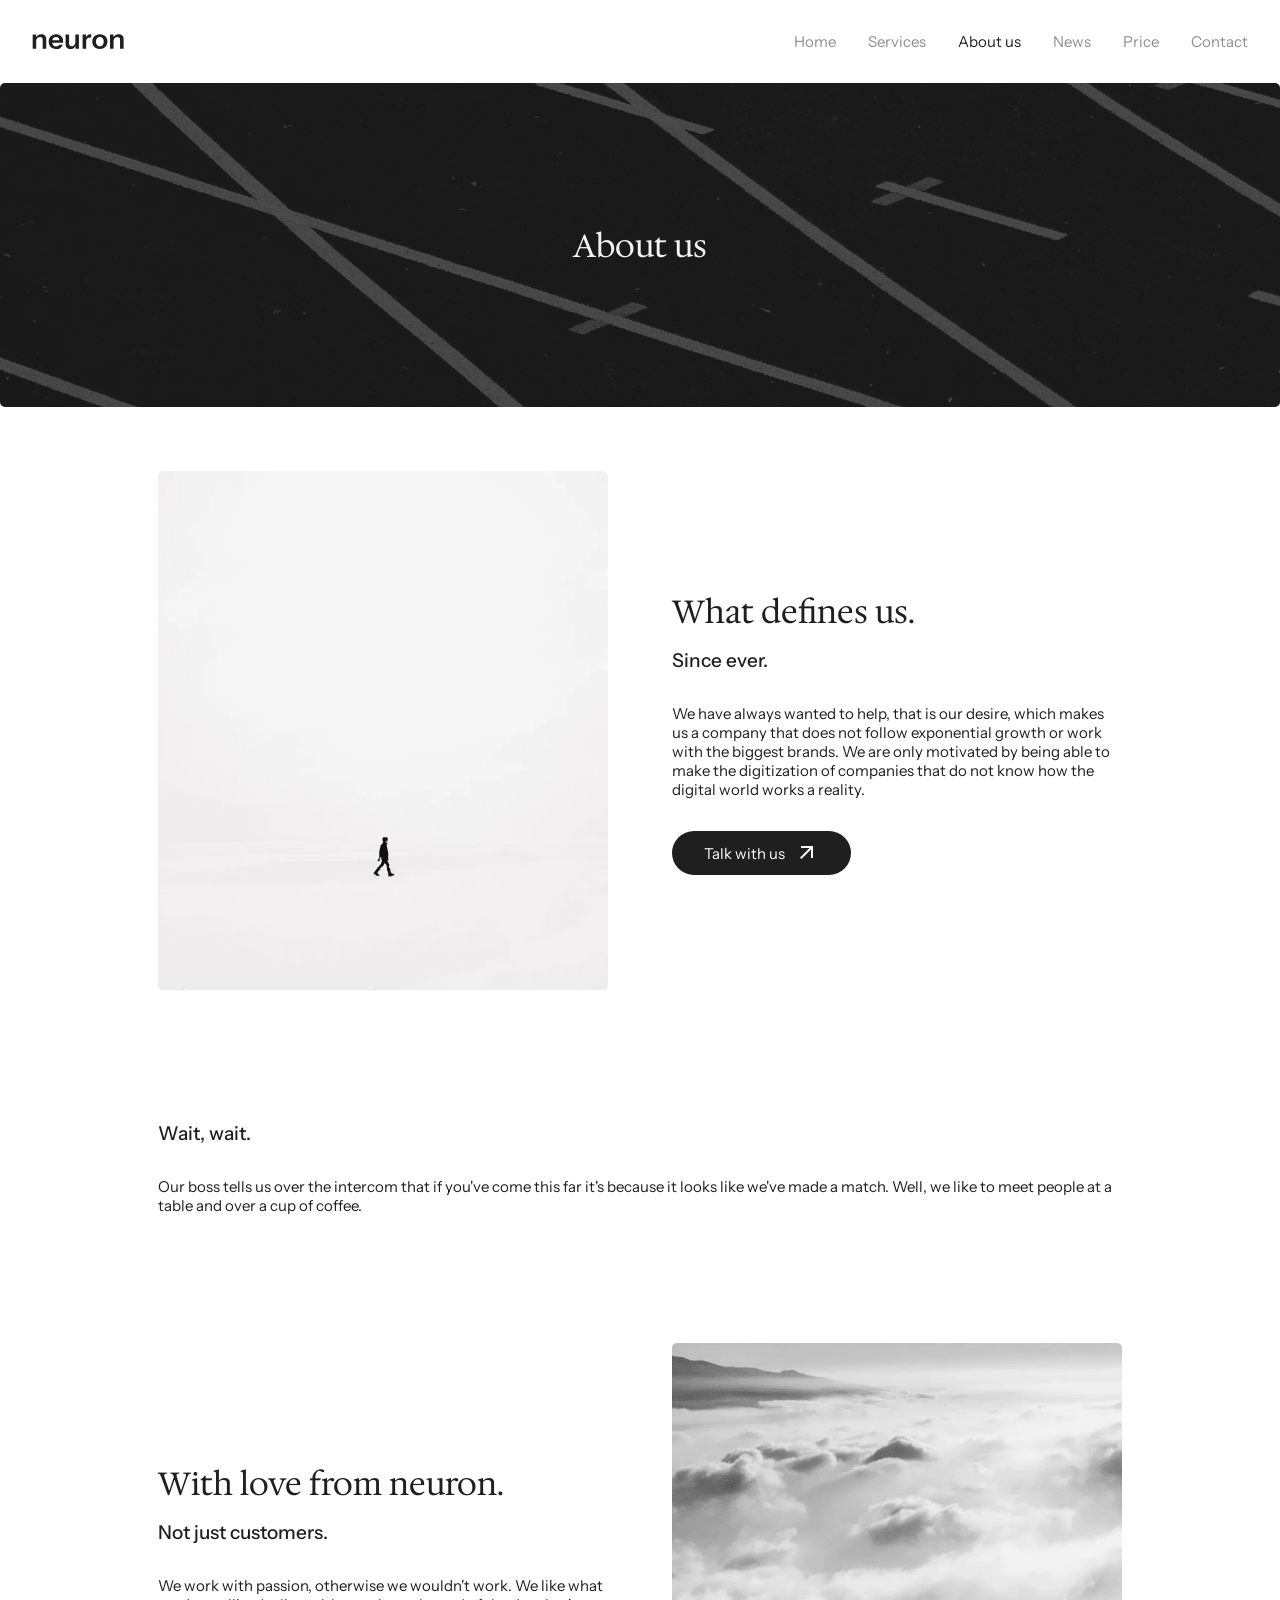
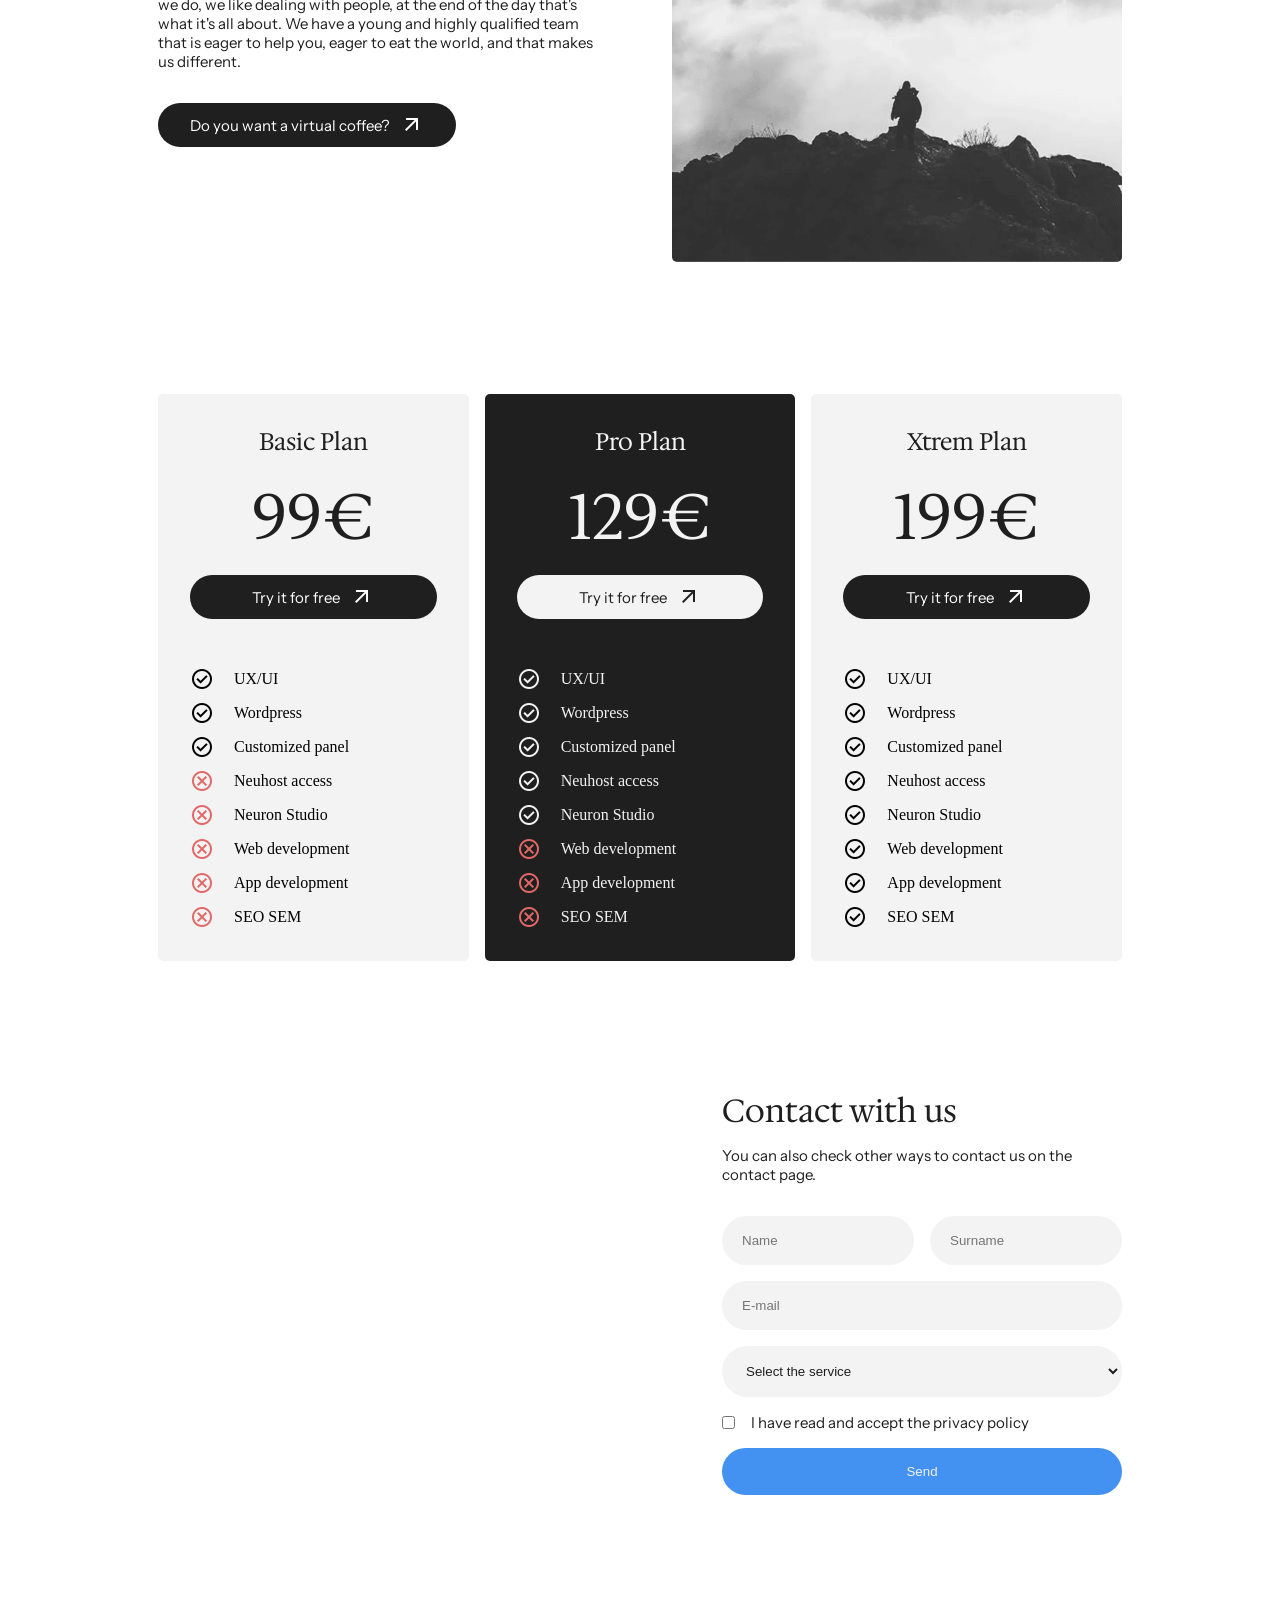
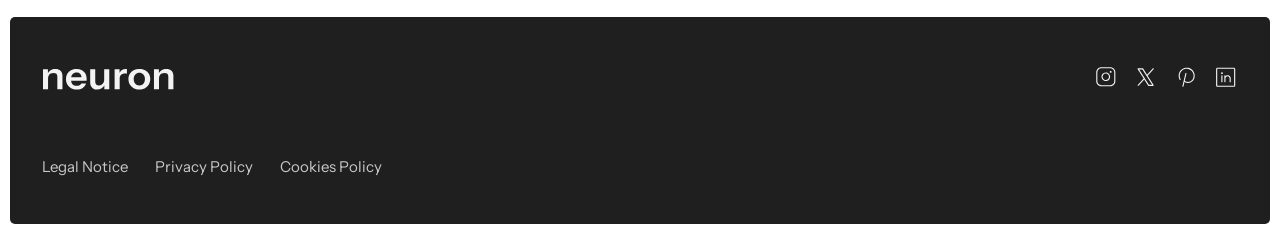
==== about-us.html @ 32d7fab7 "cambios" ====
<!DOCTYPE html>
<html lang="en">

<head>
    <meta charset="UTF-8">
    <meta name="viewport" content="width=device-width, initial-scale=1.0">
    <title>Neuron - About us</title>
    <link rel="stylesheet" href="css/index.css">
    <link href="https://fonts.googleapis.com/css2?family=Material+Symbols+Outlined" rel="stylesheet">
</head>

<body>
    <!--Header-->
    <header class="Header">
        <img class="Header__image" src="media/logo-black.svg" alt="">
        <nav class="Header__menu">
            <ul>
                <li class="Header__link"> <a href="index.html">Home</a></li>
                <li class="Header__link"> <a href="services.html">Services</a></li>
                <li class="Header__link"> <a href="#">About us</a></li>
                <li class="Header__link"> <a href="news.html">News</a></li>
                <li class="Header__link"> <a href="#price">Price</a></li>
                <li class="Header__link"> <a href="contact.html">Contact</a></li>
            </ul>
            <span class="material-symbols-outlined">menu</span>
        </nav>
    </header>
    <!-- / Header-->


    <!--About-us banner-->
    <section class="section Hero__banner--small about-banner">
        <div class="container Hero-banner__block--small">
            <h1 class="h2">About us</h1>
        </div>
    </section>
    <!-- / About-us banner-->

    <!--Hero 1-->
    <section class="section hero-text">
        <div class="container hero-text__block">
            <div class="hero-text__image">
                <img src="media/About-img-1.webp" alt="">
            </div>
            <div class="hero-text__content">
                <div class="hero-text__titles">
                    <h2>What defines us.</h2>
                    <h4>Since ever.</h4>
                </div>
                <p>We have always wanted to help, that is our desire, which makes us a company that does not follow
                    exponential growth or work with the biggest brands. We are only motivated by being able to make the
                    digitization of companies that do not know how the digital world works a reality.</p>
                <a class="btn" href="#">Talk with us<span class="material-symbols-outlined">arrow_outward</span></a>
            </div>
        </div>
    </section>
    <!-- / Hero 1-->

    <!--Hero 2-->
    <section class="section hero-text">
        <div class="container hero-text__block">
            <div class="hero-text__content">
                <div class="hero-text__titles">
                    <h4>Wait, wait.</h4>
                </div>
                <p>Our boss tells us over the intercom that if you've come this far it's because it looks like we've
                    made a match. Well, we like to meet people at a table and over a cup of coffee.</p>
            </div>
        </div>
    </section>
    <!-- / Hero 2-->

    <!--Hero 3-->
    <section class="section hero-text">
        <div class="container hero-text__block">
            <div class="hero-text__content">
                <div class="hero-text__titles">
                    <h2>With love from neuron.</h2>
                    <h4>Not just customers.</h4>
                </div>
                <p>We work with passion, otherwise we wouldn't work. We like what we do, we like dealing with people, at
                    the end of the day that's what it's all about. We have a young and highly qualified team that is
                    eager to help you, eager to eat the world, and that makes us different.</p>
                <a class="btn" href="#">Do you want a virtual coffee?<span
                        class="material-symbols-outlined">arrow_outward</span></a>
            </div>
            <div class="hero-text__image">
                <img src="media/About-img-2.webp" alt="">
            </div>
        </div>
    </section>
    <!-- / Hero 3-->

    <!--Prices-->
    <section id="price" class="section prices">
        <div class="container prices__block">
            <div class="prices__card">
                <div class="prices__heading">
                    <h3>Basic Plan</h3>
                    <span class="h1">99€</span>
                    <a Class="btn" href="#">Try it for free <span
                            class="material-symbols-outlined">arrow_outward</span></a>
                </div>
                <ul class="prices__list">
                    <li class="prices__item"> <span class="material-symbols-outlined">check_circle</span> UX/UI </li>
                    <li class="prices__item"> <span class="material-symbols-outlined">check_circle</span> Wordpress
                    </li>
                    <li class="prices__item"> <span class="material-symbols-outlined">check_circle</span> Customized
                        panel </li>
                    <li class="red prices__item"> <span class="material-symbols-outlined">cancel</span> Neuhost access
                    </li>
                    <li class="red prices__item"> <span class="material-symbols-outlined">cancel</span> Neuron Studio
                    </li>
                    <li class="red prices__item"> <span class="material-symbols-outlined">cancel</span> Web development
                    </li>
                    <li class="red prices__item"> <span class="material-symbols-outlined">cancel</span> App development
                    </li>
                    <li class="red prices__item"> <span class="material-symbols-outlined">cancel</span> SEO SEM </li>
                </ul>
            </div>
            <div class="prices__card black">
                <div class="prices__heading">
                    <h3>Pro Plan</h3>
                    <span class="h1">129€</span>
                    <a Class="btn" href="#">Try it for free <span
                            class="material-symbols-outlined">arrow_outward</span></a>
                </div>
                <ul class="prices__list">
                    <li class="prices__item"> <span class="material-symbols-outlined">check_circle</span> UX/UI </li>
                    <li class="prices__item"> <span class="material-symbols-outlined">check_circle</span> Wordpress
                    </li>
                    <li class="prices__item"> <span class="material-symbols-outlined">check_circle</span> Customized
                        panel </li>
                    <li class="prices__item"> <span class="material-symbols-outlined">check_circle</span> Neuhost access
                    </li>
                    <li class="prices__item"> <span class="material-symbols-outlined">check_circle</span> Neuron Studio
                    </li>
                    <li class="red prices__item"> <span class="material-symbols-outlined">cancel</span> Web development
                    </li>
                    <li class="red prices__item"> <span class="material-symbols-outlined">cancel</span> App development
                    </li>
                    <li class="red prices__item"> <span class="material-symbols-outlined">cancel</span> SEO SEM </li>
                </ul>
            </div>
            <div class="prices__card">
                <div class="prices__heading">
                    <h3>Xtrem Plan</h3>
                    <span class="h1">199€</span>
                    <a Class="btn" href="#">Try it for free <span
                            class="material-symbols-outlined">arrow_outward</span></a>
                </div>
                <ul class="prices__list">
                    <li class="prices__item"> <span class="material-symbols-outlined">check_circle</span> UX/UI </li>
                    <li class="prices__item"> <span class="material-symbols-outlined">check_circle</span> Wordpress
                    </li>
                    <li class="prices__item"> <span class="material-symbols-outlined">check_circle</span> Customized
                        panel </li>
                    <li class="prices__item"> <span class="material-symbols-outlined">check_circle</span> Neuhost access
                    </li>
                    <li class="prices__item"> <span class="material-symbols-outlined">check_circle</span> Neuron Studio
                    </li>
                    <li class="prices__item"> <span class="material-symbols-outlined">check_circle</span> Web
                        development </li>
                    <li class="prices__item"> <span class="material-symbols-outlined">check_circle</span> App
                        development </li>
                    <li class="prices__item"> <span class="material-symbols-outlined">check_circle</span> SEO SEM </li>
                </ul>
            </div>
        </div>
    </section>
    <!-- / Prices-->

    <!--Contact-->
    <section class="section contact">
        <div class="container contact__block">
            <div class="contact__map">
                <iframe
                    src="https://www.google.com/maps/embed?pb=!1m18!1m12!1m3!1d414.15770624673235!2d-0.35536338507830945!3d39.47865027854666!2m3!1f0!2f0!3f0!3m2!1i1024!2i768!4f13.1!3m3!1m2!1s0xd604f49cc253387%3A0xa7be35bdeeb341d2!2sCEI%20Centro%20de%20Estudios%20Innovaci%C3%B3n.%20Cursos%20y%20masters%20de%20dise%C3%B1o%2C%20interiores%2C%20web%2C%20videojuegos%2C%20cloud%2C%20data%20y%20marketing%20digital!5e0!3m2!1ses!2ses!4v1770633653352!5m2!1ses!2ses"
                    height="450" style="border:0;" allowfullscreen="" loading="lazy"
                    referrerpolicy="no-referrer-when-downgrade"></iframe>
            </div>
            <div class="contact__content">
                <div class="contact__heading">
                    <h2>Contact with us</h2>
                    <p>You can also check other ways to contact us on the contact page.</p>
                </div>
                <form action="#" method="post">
                    <div class="form--row">
                        <!--Nombre-->
                        <label for="name" style="display:none;"></label>
                        <input id="name" type="text" name="name" placeholder="Name">

                        <!--Apellidos-->
                        <label for="surname" style="display:none;"></label>
                        <input id="surname" type="text" name="surname" placeholder="Surname">
                    </div>

                    <!--Email-->
                    <label for="email" style="display:none;"></label>
                    <input id="email" type="email" placeholder="E-mail" name="email">

                    <!--Service-->
                    <label for="services" style="display:none;"></label>
                    <select name="services" id="services">
                        <option value="1" selected disabled>Select the service</option>
                        <option value="2">Item 2</option>
                        <option value="3">Item 3</option>
                        <option value="4">Item 4</option>
                    </select>

                    <!--Checkbox-->
                    <div class="form--row acceptance">
                        <label for="privacy-policy">I have read and accept the privacy policy</label>
                        <input id="privacy-policy" type="checkbox" name="check">
                    </div>
                    <input class="boton-send" type="submit" value="Send">

                </form>
            </div>
        </div>
    </section>
    <!-- / Contact-->


    <!--Footer-->
    <footer>
        <div class="footer__block">
            <div class="footer__heading">
                <img class="footer__logo" src="media/logo-light.svg" alt="">
                <ul class="footer__icons">
                    <li><a href="#"><img src="media/InstagramLogo.svg" alt=""></a></li>
                    <li><a href="#"><img src="media/XLogo.svg" alt=""></a></li>
                    <li><a href="#"><img src="media/PinterestLogo.svg" alt=""></a></li>
                    <li><a href="#"><img src="media/LinkedinLogo.svg" alt=""></a></li>
                </ul>
            </div>
            <ul class="footer__links">
                <li><a class="footer__" href="#">Legal Notice</a></li>
                <li><a class="footer__" href="#">Privacy Policy</a></li>
                <li><a class="footer__" href="#">Cookies Policy</a></li>
            </ul>
        </div>
    </footer>
    <!-- / Footer-->
</body>

</html>
---- css/index.css ----
@import url('https://fonts.googleapis.com/css2?family=Hedvig+Letters+Serif:opsz@12..24&family=Instrument+Sans:ital,wght@0,400..700;1,400..700&display=swap');

:root {
    /* colores */
    --color-text: #1f1f1f;
    --color-light: #F3F3F3;
    --color-main: #4391F0;



    /* Fuentes */
    --font-titles: 'Hedvig Letters Serif', serif;
    --font-text: 'Instrument Sans', sans-serif;

    /* Size */
    --max-width: 60.25rem;
    --max-width-xl: 90rem;
}

/* Reset CSS*/
* {
    box-sizing: border-box;
    margin: 0;
    padding: 0;
    scroll-behavior: smooth;
}

img {
    max-width: 100%;
    width: 100%;
}

input {
    outline: none;
}

/* / Reset CSS */

/* Components */
.btn {
    padding: .625rem 2rem;
    border-radius: 2.375rem;
    background-color: var(--color-text);
    color: white;

    display: flex;
    justify-content: center;
    align-items: center;
    gap: .625rem;

    & span {
        font-size: 1.5rem;
    }

    @media (max-width: 45rem) {
        width: 100%;
    }

    &:hover {
        opacity: 0.8;
    }
}

/* Components - Inputs */

input,
select {
    padding: 1rem 1.1875rem;
    border-radius: 6.25rem;
    border: none;
    background-color: var(--color-light);
    color: var(--color-text);
    width: 100%;
}

input[type="submit"] {
    background-color: var(--color-main);
    color: var(--color-light);
}

.form--row {
    display: flex;
    align-items: center;
    gap: 1rem;


}


/* Components - text */
h1,
.h1 {
    font: 400 clamp(3rem, 5vw, 4rem) var(--font-titles);
    color: var(--color-text);
}

h2,
.h2 {
    font: 400 clamp(1.5rem, 5vw, 2rem) var(--font-titles);
    color: var(--color-text);
}

h3,
.h3 {
    font: 400 clamp(1.1875rem, 5vw, 1.5rem) var(--font-titles);
    color: var(--color-text);
}

h4,
.h4 {
    font: 500 clamp(1.0625rem, 5vh, 1.1875rem) var(--font-text);
    color: var(--color-text);
}

p,
.p,
label {
    font: 400 .9375rem var(--font-text);
    color: var(--color-text);
}

a,
.link li {
    font: 400 .9375rem var(--font-text);
    text-decoration: none;
}

.section {
    padding: clamp(2rem, 5vw, 4rem) 1rem;
    max-width: var(--max-width-xl);
    margin: 0 auto;
}

.container {
    max-width: var(--max-width);
    margin: 0 auto;
}

/*Components - text ---END*/

/* hero header*/
.Header {
    padding: clamp(1rem, 5vw, 2rem);
    display: flex;
    justify-content: space-between;
    max-width: var(--max-width-xl);
    margin: 0 auto;
}

.Header__image {
    max-width: 5.75rem;
}


.Header__menu ul {
    list-style: none;
    display: flex;
    gap: 2rem;

    @media (max-width: 45rem) {
        display: none;
    }
}


.Header__link a {
    display: flex;
    color: var(--color-text);
    opacity: 50%;

    &[href="#"] {
        opacity: 100%;
    }
}

/*Hero header---END*/


/* Hero Banner*/
.Hero__banner {
    background-image: linear-gradient(rgba(31, 31, 31, 0.2), rgba(31, 31, 31, 0.2)), url(../media/Home-banner.webp);
    background-size: cover;
    background-position: center center;
    background-repeat: no-repeat;
    min-height: 90vh;

    border-radius: 5px;

    display: flex;
    justify-content: center;
    align-items: center;
}

.Hero-banner__block {
    display: flex;
    flex-flow: column nowrap;
    width: 100%;
    gap: 1rem;
    padding: .625rem;
    align-items: start;
}

.Hero-banner__block h1,
.Hero-banner__block h4 {
    color: var(--color-light)
}

.Hero-banner__block .btn {
    background-color: var(--color-light);
    color: var(--color-text);
    opacity: 100%;
}

/*Hero Banner---END*/


/*hero text*/
.hero-text__block {
    display: flex;
    flex-flow: row wrap;
    align-items: center;
    gap: 4rem;
}

.hero-text__image {
    flex: 1 1 18.75rem;

    @media (max-width: 45rem) {
        order: 0;
    }
}

.hero-text__image img {
    border-radius: 5px;
}

.hero-text__content {
    display: flex;
    flex-flow: column nowrap;
    flex: 1 1 18.75rem;
    gap: 32px;
    align-items: start;

    @media (max-width: 45rem) {
        order: 1;
    }
}

.hero-text__titles {
    display: flex;
    flex-flow: column nowrap;
    gap: 1rem;
}

/* Icon cards*/
.icon-cards__block {
    display: flex;
    flex-flow: row wrap;
    gap: 1.5rem;
}

.icon-cards__card {
    display: flex;
    flex-flow: column nowrap;
    gap: 1rem;
    padding: 1rem;
    flex: 1 1 8.75rem;

    &.contact {
        background-color: var(--color-light);
    }

    & a {
        color: var(--color-text);
        text-decoration: underline;
    }
}

.icon-cards__title {
    display: flex;
    gap: 1rem;

    @media (max-width:45rem) {
        flex-direction: column;
        align-items: flex-start; 
        gap: 0.5rem;
    }
}

/* Services */
.services__block {
    padding: 1rem;
    gap: 1rem;
    display: flex;
    flex-flow: column nowrap;
    align-items: start;
}

.services__cards {
    gap: 1rem;
    padding: 1rem 0rem;
    display: grid;
    grid-template-columns: repeat(auto-fit, minmax(18.75rem, 1fr));
}

.services__card {
    gap: 1rem;
    display: flex;
    flex-flow: column nowrap;
}

.services__card img {
    max-height: 11.125rem;
    border-radius: 5px;
    object-fit: cover;
}


/* Prices */
.prices__block {
    display: flex;
    flex-flow: row wrap;
    gap: 1rem;
}

.prices__card {
    padding: 2rem;
    display: flex;
    flex-flow: column nowrap;
    gap: 3rem;
    background-color: var(--color-light);
    flex: 1 1 15.625rem;
    border-radius: 5px;

    &.black {
        background-color: var(--color-text);
        color: var(--color-light);

        & h3,
        .h1 {
            color: var(--color-light);
        }

        & .btn {
            background-color: var(--color-light);
            color: var(--color-text);
            opacity: 100%;
        }
    }
}

.prices__heading {
    gap: 1rem;
    display: flex;
    flex-flow: column nowrap;
    text-align: center;

}


.prices__list {
    list-style: none;
    display: flex;
    flex-flow: column nowrap;
    gap: .625rem;
}

.prices__item {
    display: flex;
    flex-flow: row nowrap;
    gap: 1.25rem;
    align-items: center;


    &.red span {
        color: #e26868
    }
}


/* Contact Form */
.contact__block {
    display: flex;
    flex-flow: row wrap;
    gap: 4rem;
}

.contact__map {
    flex: 2 1 18.75rem;

    & iframe {
        width: 100%;
        filter: grayscale(1);
    }
}

.contact__content {
    display: flex;
    flex-flow: column nowrap;
    flex: 1 1 18.75rem;
    gap: 2rem;

    & #name, #surname, #email, select {
        border: 1px solid transparent;

        &:focus {
            border: 1px solid black;
        }
    }

    & .boton-send:hover {
        opacity: 80%;
    }
}

.contact__heading {
    display: flex;
    flex-flow: column nowrap;
    gap: .875rem;
}

form {
    display: flex;
    flex-flow: column nowrap;
    gap: 1rem;
}

.acceptance {
    flex-direction: row-reverse;
    justify-content: start;

    & input {
        width: auto;
    }
}

/* Latest post */
.latest-post__block {
    gap: 2rem;
    display: flex;
    flex-flow: column nowrap;
}

.latest-post__heading {
    display: flex;
    flex-flow: row wrap;
    justify-content: space-between;
    align-items: center;
    gap: 1rem;
}

.latest-post__cards {
    display: grid;
    grid-template-columns: repeat(auto-fit, minmax(18.75rem, 1fr));
    gap: 1rem;
    padding: 1rem 0rem;
}

.latest-post__card {
    display: flex;
    flex-flow: column nowrap;
    gap: 1rem;

    & img {
        border-radius: 5px;
    }

    & a {
        color: var(--color-text);
    }
}

/* Footer */
footer {
    padding: .625rem;
}

.footer__block {
    gap: 2rem;
    padding: 2rem;
    display: flex;
    flex-flow: column nowrap;
    max-width: var(--max-width-xl);
    background-color: var(--color-text);
    border-radius: 5px;
    margin: 0 auto;
}

.footer__heading {
    display: flex;
    flex-flow: row wrap;
    align-items: center;
    justify-content: space-between;
    padding: 1rem 0rem;

    & .footer__logo {
        max-width: 8.2769rem;
    }

}

.footer__icons {
    display: flex;
    flex-flow: row wrap;
    gap: 1rem;
    list-style: none;


}

.footer__links {
    gap: 1.6875rem;
    padding: 1rem 0rem;
    display: flex;
    flex-flow: row wrap;
    list-style: none;
    opacity: 0.8;

    & a {
        color: var(--color-light);
    }
}



@media (min-width: 45rem) {
    .Header__menu span {
        display: none;
    }
}

@media (max-width: 45rem) {
    .Header__menu ul {
        display: none;
    }
}


/* ----- SERVICES -----*/

.Hero__banner--small {
    background-size: cover;
    background-position: center center;
    background-repeat: no-repeat;
    min-height: 36vh;
    border-radius: 5px;

    display: flex;
    justify-content: center;
    align-items: center;

    &.services-banner {
        background-image: linear-gradient(rgba(31, 31, 31, 0.8), rgba(31, 31, 31, 0.8)), url(../media/Services-banner.webp);
    }

    &.about-banner {
        background-image: linear-gradient(rgba(31, 31, 31, 0.8), rgba(31, 31, 31, 0.8)), url(../media/About-banner.webp);
    }

    &.news-banner {
        background-image: linear-gradient(rgba(31, 31, 31, 0.8), rgba(31, 31, 31, 0.8)), url(../media/News-banner.webp);
    }

    &.contact-banner {
        background-image: linear-gradient(rgba(31, 31, 31, 0.8), rgba(31, 31, 31, 0.8)), url(../media/News-banner.webp);

    }

}


.Hero-banner__block--small {
    display: flex;
    flex-flow: column nowrap;
    width: 100%;
    gap: 1rem;
    padding: .625rem;
    align-items: center;

    & h1 {
        color: var(--color-light);
    }
}
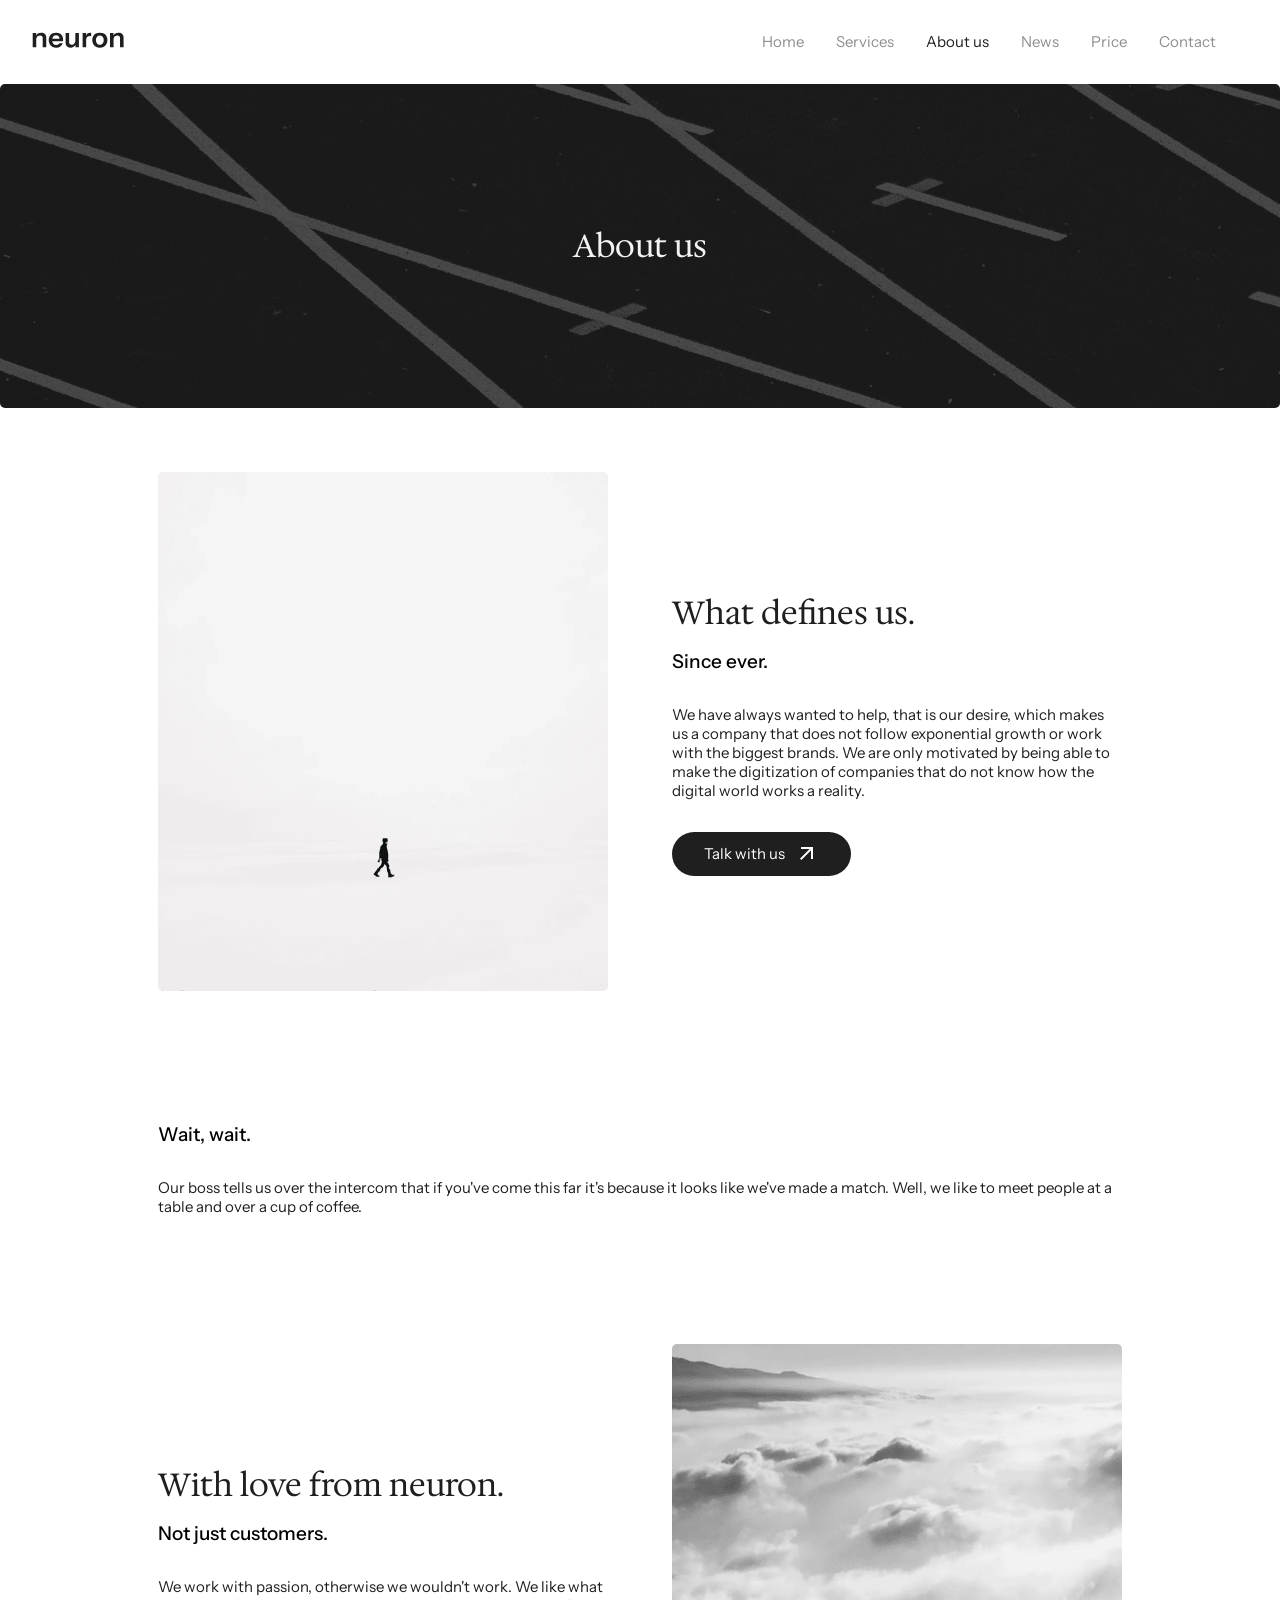
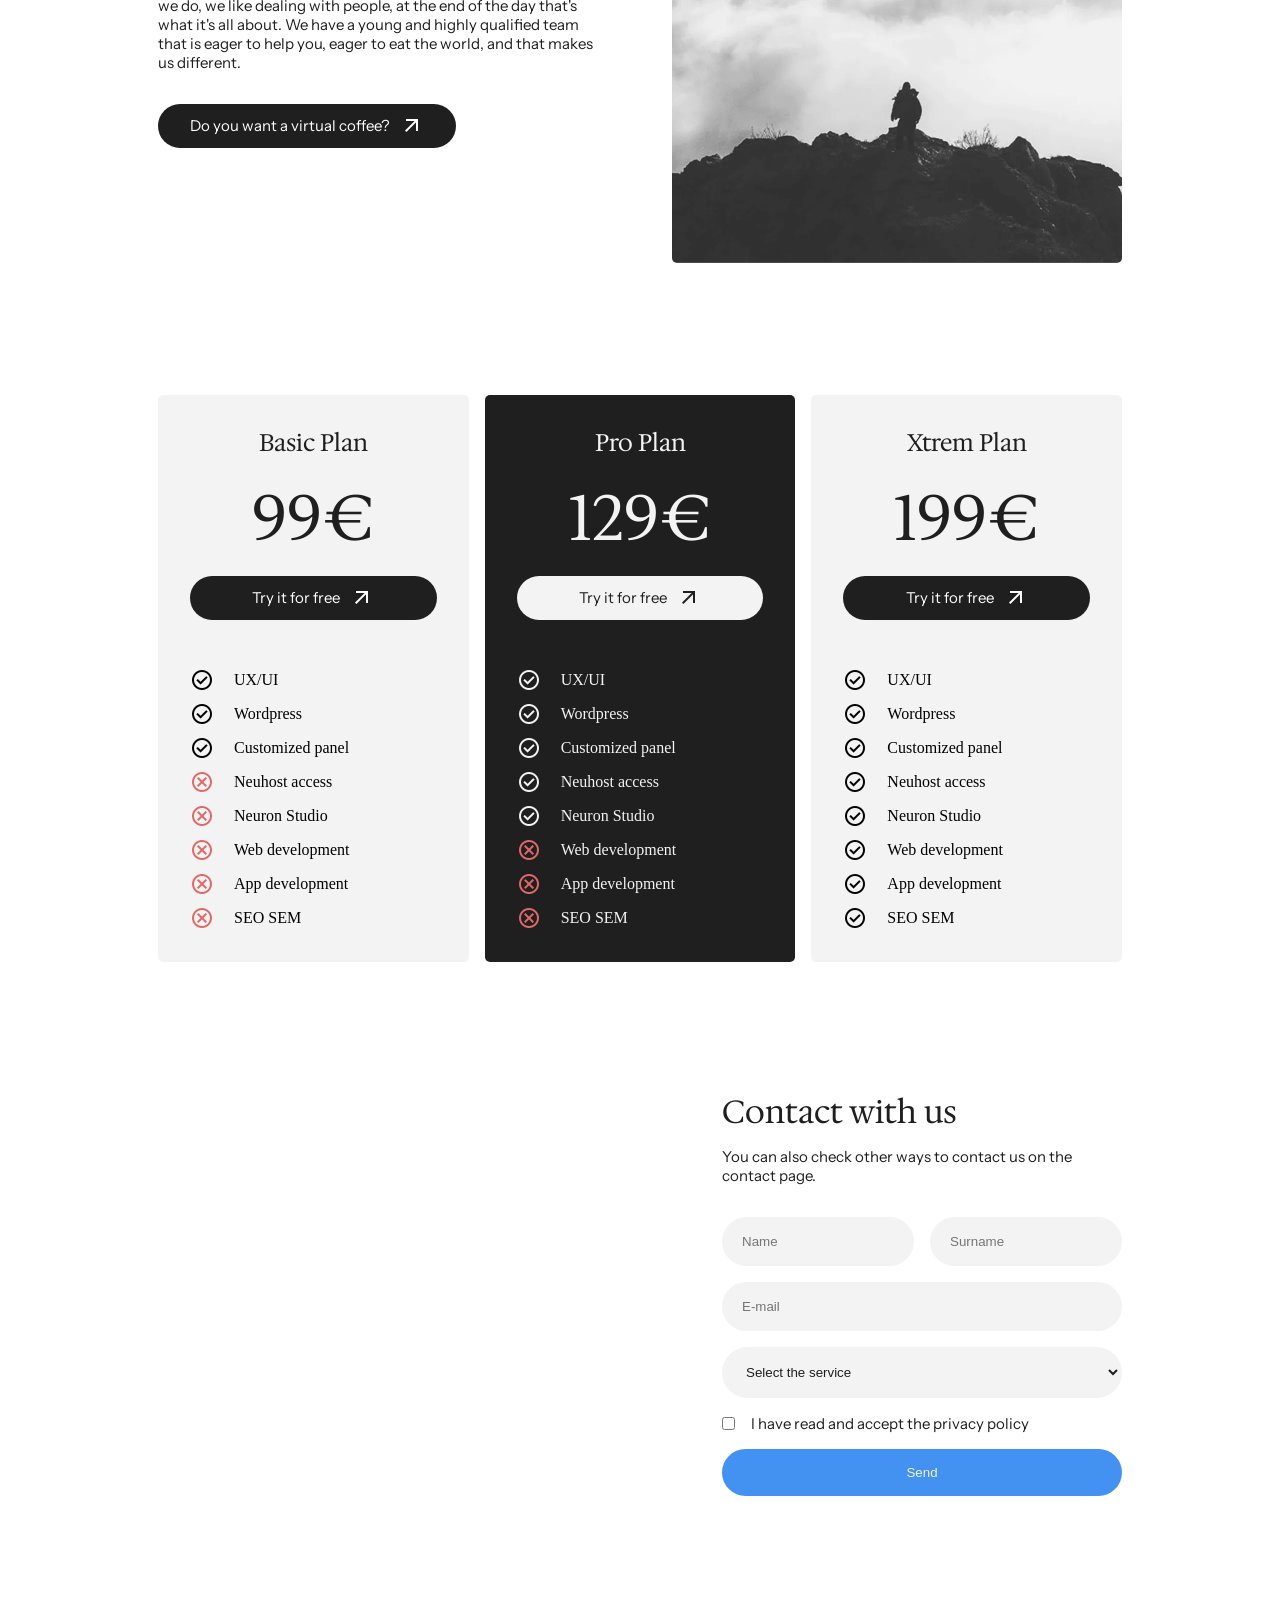
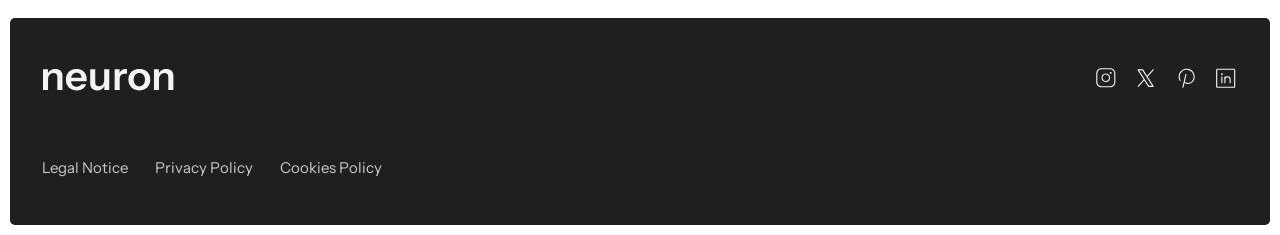
==== commit 6542609c: "Nuevo menu" ====
--- a/about-us.html
+++ b/about-us.html
@@ -7,22 +7,28 @@
     <title>Neuron - About us</title>
     <link rel="stylesheet" href="css/index.css">
     <link href="https://fonts.googleapis.com/css2?family=Material+Symbols+Outlined" rel="stylesheet">
+    <script defer src="js/index.js"></script>
 </head>
 
 <body>
     <!--Header-->
-    <header class="Header">
-        <img class="Header__image" src="media/logo-black.svg" alt="">
-        <nav class="Header__menu">
+    <header class="header">
+        <a href="#" class="header__logo" aria-label="Neuron-Home">
+        <img class="header__image" src="media/logo-black.svg" alt="">
+        </a>
+        <nav id="menuNav" class="header__menu">
             <ul>
-                <li class="Header__link"> <a href="index.html">Home</a></li>
-                <li class="Header__link"> <a href="services.html">Services</a></li>
-                <li class="Header__link"> <a href="#">About us</a></li>
-                <li class="Header__link"> <a href="news.html">News</a></li>
-                <li class="Header__link"> <a href="#price">Price</a></li>
-                <li class="Header__link"> <a href="contact.html">Contact</a></li>
+                <li class="header__link"> <a href="index.html">Home</a></li>
+                <li class="header__link"> <a href="services.html">Services</a></li>
+                <li class="header__link"> <a href="#">About us</a></li>
+                <li class="header__link"> <a href="news.html">News</a></li>
+                <li class="header__link"> <a href="#price">Price</a></li>
+                <li class="header__link"> <a href="contact.html">Contact</a></li>
+                <li><button onclick="toggleMenu()" class="header__menu-toggle" aria-label="Toggle-navigation-menu"><span class="material-symbols-outlined" aria-hidden="true">close</span></button></li>
             </ul>
-            <span class="material-symbols-outlined">menu</span>
+            <button onclick="toggleMenu()" class="header__menu-toggle" aria-label="Toggle-navigation-menu">
+                <span class="material-symbols-outlined" aria-hidden="true">menu</span>
+            </button>
         </nav>
     </header>
     <!-- / Header-->
--- a/css/index.css
+++ b/css/index.css
@@ -32,6 +32,18 @@
 
 input {
     outline: none;
+}
+
+button {
+    border: none;
+    background-color: transparent;
+    color: inherit;
+}
+
+ul {
+    list-style: none;
+    margin: 0;
+    padding: 0;
 }
 
 /* / Reset CSS */
@@ -82,8 +94,6 @@
     display: flex;
     align-items: center;
     gap: 1rem;
-
-
 }
 
 
@@ -109,7 +119,6 @@
 h4,
 .h4 {
     font: 500 clamp(1.0625rem, 5vh, 1.1875rem) var(--font-text);
-    color: var(--color-text);
 }
 
 p,
@@ -138,21 +147,34 @@
 
 /*Components - text ---END*/
 
+body.no-scroll {
+    overflow: hidden;
+}
+
 /* hero header*/
-.Header {
+.header {
     padding: clamp(1rem, 5vw, 2rem);
     display: flex;
     justify-content: space-between;
     max-width: var(--max-width-xl);
     margin: 0 auto;
-}
-
-.Header__image {
+
+    & button {
+        display: none;
+
+        @media (max-width: 45rem) {
+            display: block;
+        }
+    }
+
+}
+
+.header__image {
     max-width: 5.75rem;
 }
 
 
-.Header__menu ul {
+.header__menu ul {
     list-style: none;
     display: flex;
     gap: 2rem;
@@ -163,7 +185,7 @@
 }
 
 
-.Header__link a {
+.header__link a {
     display: flex;
     color: var(--color-text);
     opacity: 50%;
@@ -198,6 +220,10 @@
     gap: 1rem;
     padding: .625rem;
     align-items: start;
+
+    & h2 {
+        color: var(--color-light)
+    }
 }
 
 .Hero-banner__block h1,
@@ -282,7 +308,7 @@
 
     @media (max-width:45rem) {
         flex-direction: column;
-        align-items: flex-start; 
+        align-items: flex-start;
         gap: 0.5rem;
     }
 }
@@ -400,7 +426,10 @@
     flex: 1 1 18.75rem;
     gap: 2rem;
 
-    & #name, #surname, #email, select {
+    & #name,
+    #surname,
+    #email,
+    select {
         border: 1px solid transparent;
 
         &:focus {
@@ -524,13 +553,13 @@
 
 
 @media (min-width: 45rem) {
-    .Header__menu span {
+    .header__menu span {
         display: none;
     }
 }
 
 @media (max-width: 45rem) {
-    .Header__menu ul {
+    .header__menu ul {
         display: none;
     }
 }
@@ -580,4 +609,35 @@
     & h1 {
         color: var(--color-light);
     }
+}
+
+@media (max-width:45rem) {
+    .header__menu ul {
+        display: none;
+    }
+
+    .header__menu.active ul {
+        display: flex;
+        position: fixed;
+        width: 100vw;
+        height: 100vh;
+        flex-direction: column;
+        background-color: var(--color-light);
+        top: 0;
+        left: 0;
+        padding: 2rem;
+        gap: 2rem;
+        justify-content: center;
+
+        & li a {
+            font: 400 clamp(1.5rem, 5vw, 2rem) var(--font-titles);
+        }
+
+        & .header__menu-toggle {
+            position: absolute;
+            top: 2rem;
+            right: 2rem;
+        }
+    }
+
 }
